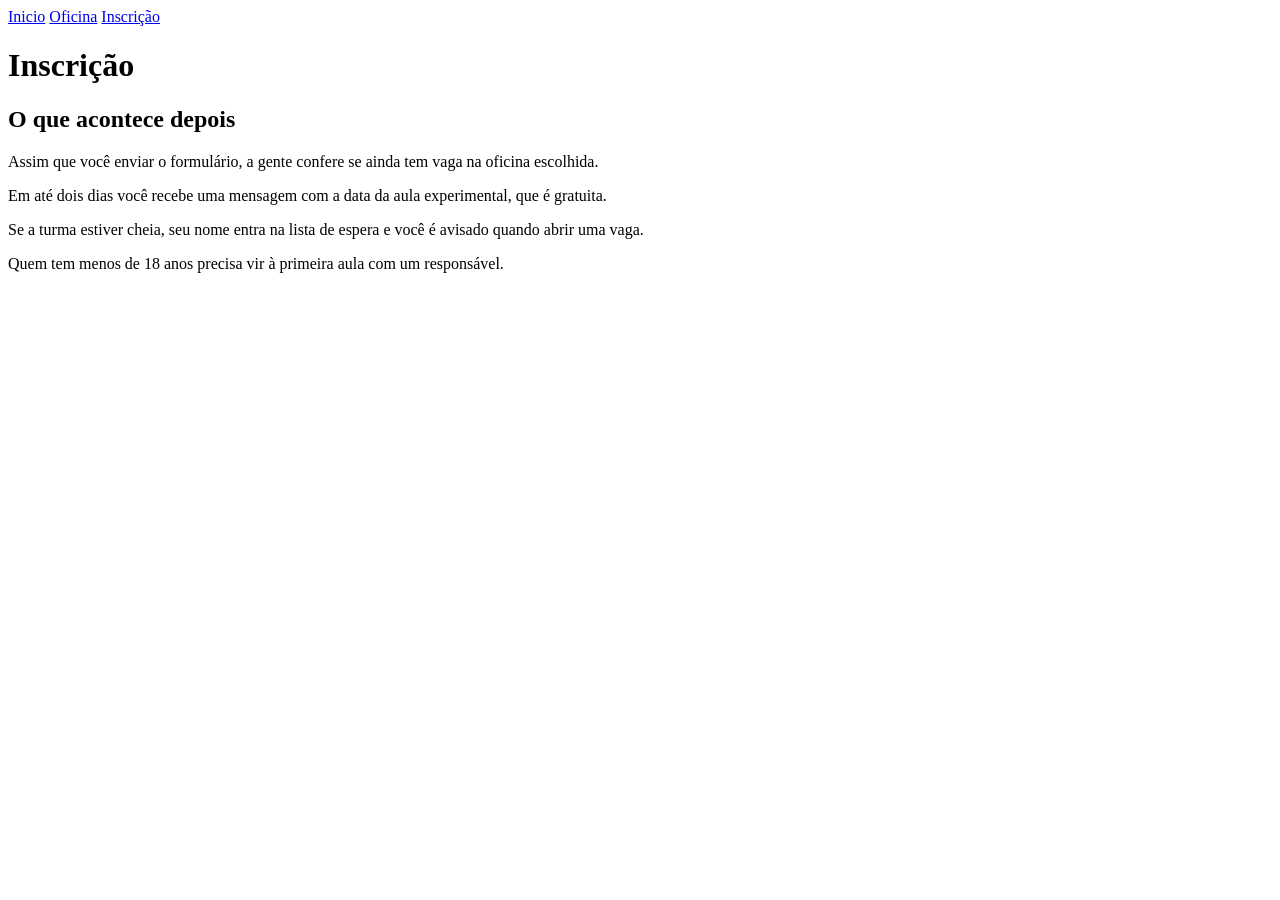
==== inscricao.html @ e7ff8f26 "Cards das oficinas" ====
<!DOCTYPE html>
<html lang="pt-BR">
<head>
    <meta charset="UTF-8">
    <meta name="viewport" content="width=device-width, initial-scale=1.0">
    <title>Laje Sonora | Inscrição</title>
    <link rel="stylesheet" href="inscricao.css">
</head>
<body>
    <header>
        <nav class="menu">
            <a href="index.html">Inicio</a>
            <a href="oficinas.html">Oficina</a>
            <a href="inscricao.html" class="atual">Inscrição</a>
        </nav>
    </header>
    <main class="conteudo">
        <h1 class="titulo-pagina">Inscrição</h1>
        <div class="inscricao">
            <section class="explicacao">
                <h2>O que acontece depois</h2>
                <p>Assim que você enviar o formulário, a gente confere se ainda tem vaga na oficina escolhida.</p>
                <p>Em até dois dias você recebe uma mensagem com a data da aula experimental, que é gratuita.</p>
                <p>Se a turma estiver cheia, seu nome entra na lista de espera e você é avisado quando abrir uma vaga.</p>
                <p class="aviso">Quem tem menos de 18 anos precisa vir à primeira aula com um responsável.</p>
            </section>
        </div>
    </main>
</body>
</html>
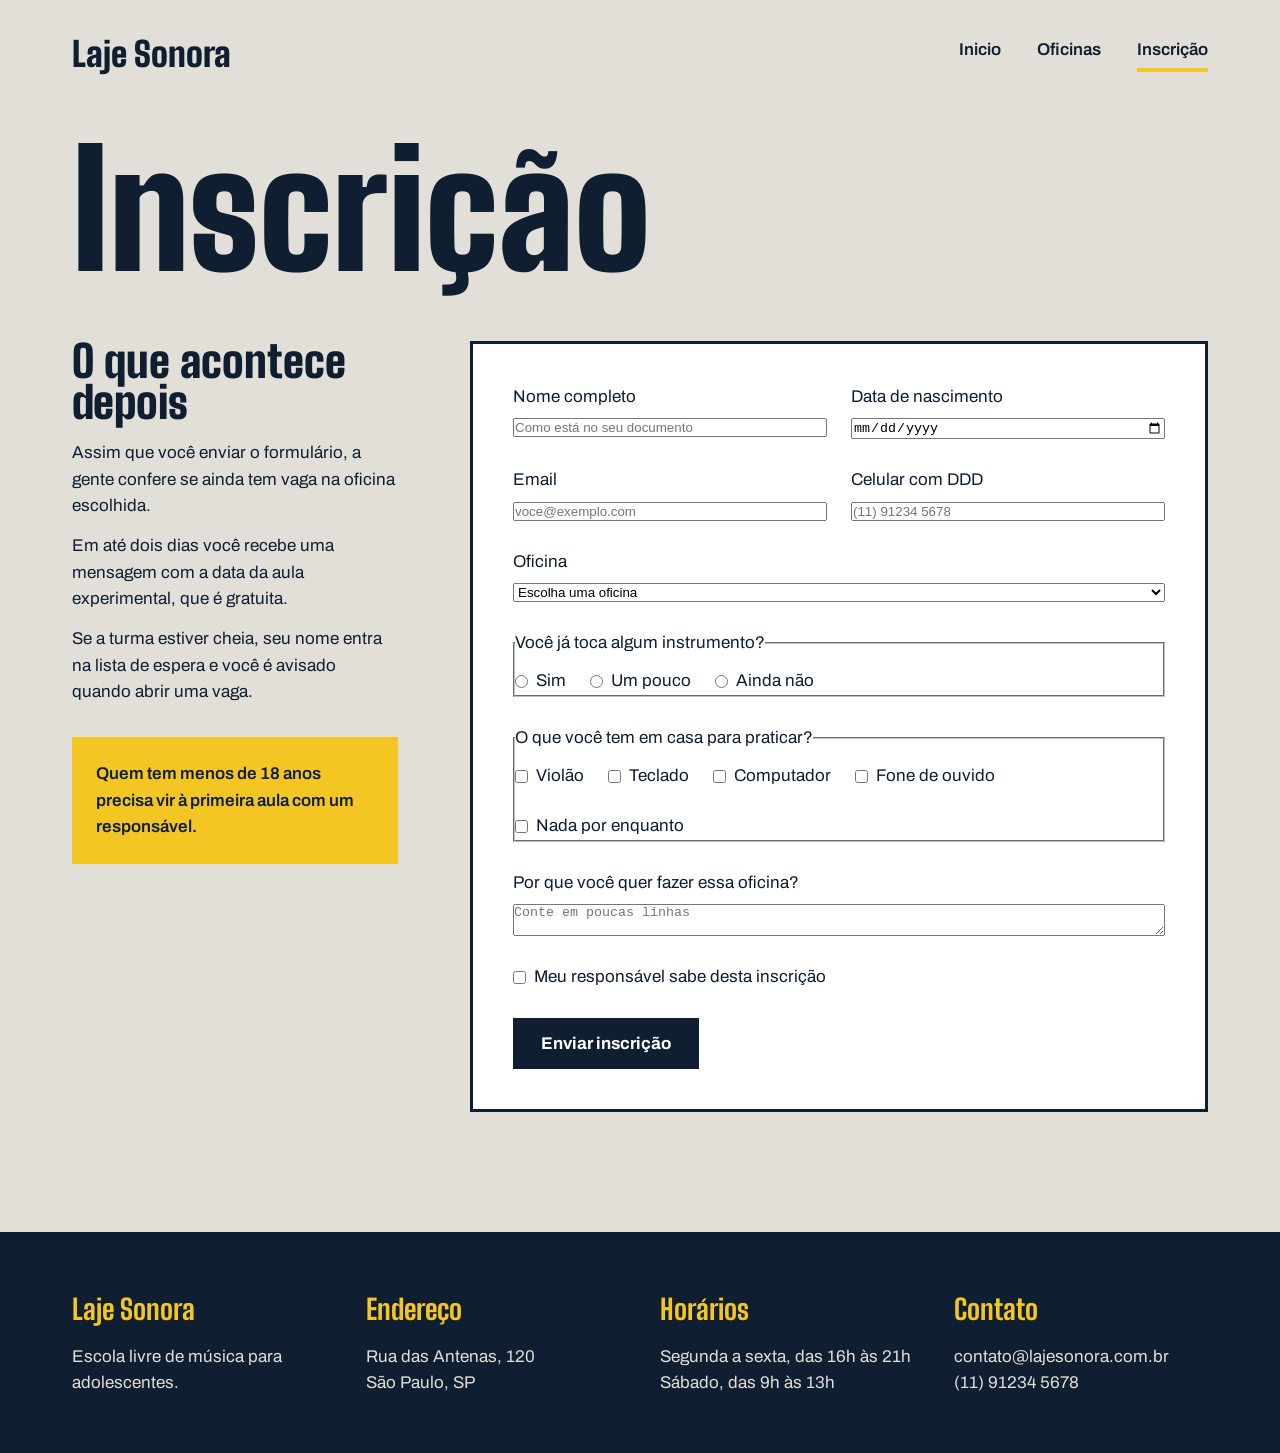
==== commit 01a87485: "Layout do formulário com flex" ====
--- a/inscricao.html
+++ b/inscricao.html
@@ -4,13 +4,18 @@
     <meta charset="UTF-8">
     <meta name="viewport" content="width=device-width, initial-scale=1.0">
     <title>Laje Sonora | Inscrição</title>
+    <link rel="preconnect" href="https://fonts.googleapis.com">
+    <link rel="preconnect" href="https://fonts.gstatic.com" crossorigin>
+    <link href="https://fonts.googleapis.com/css2?family=Archivo:wght@400;600;700&family=Big+Shoulders:opsz,wght@10..72,100..900&display=swap" rel="stylesheet">
     <link rel="stylesheet" href="inscricao.css">
 </head>
 <body>
-    <header>
+    <header class="conteudo topo">
+        <a href="index.html" class="logo">Laje Sonora</a>
+
         <nav class="menu">
             <a href="index.html">Inicio</a>
-            <a href="oficinas.html">Oficina</a>
+            <a href="oficinas.html">Oficinas</a>
             <a href="inscricao.html" class="atual">Inscrição</a>
         </nav>
     </header>
@@ -24,7 +29,114 @@
                 <p>Se a turma estiver cheia, seu nome entra na lista de espera e você é avisado quando abrir uma vaga.</p>
                 <p class="aviso">Quem tem menos de 18 anos precisa vir à primeira aula com um responsável.</p>
             </section>
+            <form class="formulario" action="#" method="post">
+                <div class="linha">
+                    <div class="campo">
+                        <label for="nome">Nome completo</label>
+                        <input type="text" id="nome" name="nome" placeholder="Como está no seu documento" required>
+                    </div>
+                    <div class="campo">
+                        <label for="nascimento">Data de nascimento</label>
+                        <input type="date" id="nascimento" name="nascimento" required>
+                    </div>
+                </div>
+                <div class="linha">
+                    <div class="campo">
+                        <label for="email">Email</label>
+                        <input type="email" id="email" name="email" placeholder="voce@exemplo.com" required>
+                    </div>
+                    <div class="campo">
+                        <label for="telefone">Celular com DDD</label>
+                        <input type="tel" id="telefone" name="telefone" placeholder="(11) 91234 5678" required>
+                    </div>
+                </div>
+                <div class="campo">
+                    <label for="oficina">Oficina</label>
+                    <select id="oficina" name="oficina" required>
+                        <option value="">Escolha uma oficina</option>
+                        <option value="violao">Violão do zero</option>
+                        <option value="beats">Produção de beats</option>
+                        <option value="canto">Canto em grupo</option>
+                        <option value="teclado">Teclado e harmonia</option>
+                        <option value="bateria">Bateria e percussão</option>
+                        <option value="gravacao">Gravação no celular</option>
+                    </select>
+                </div>
+                <fieldset class="grupo">
+                    <legend>Você já toca algum instrumento?</legend>
+                    <div class="opcoes">
+                        <div class="opcao">
+                            <input type="radio" id="tocaSim" name="toca" value="sim">
+                            <label for="tocaSim">Sim</label>
+                        </div>
+                        <div class="opcao">
+                            <input type="radio" id="tocaPouco" name="toca" value="pouco">
+                            <label for="tocaPouco">Um pouco</label>
+                        </div>
+                        <div class="opcao">
+                            <input type="radio" id="tocaNao" name="toca" value="nao">
+                            <label for="tocaNao">Ainda não</label>
+                        </div>
+                    </div>
+                </fieldset>
+                <fieldset class="grupo">
+                    <legend>O que você tem em casa para praticar?</legend>
+                    <div class="opcoes">
+                        <div class="opcao">
+                            <input type="checkbox" id="temViolao" name="tem" value="violao">
+                            <label for="temViolao">Violão</label>
+                        </div>
+                        <div class="opcao">
+                            <input type="checkbox" id="temTeclado" name="tem" value="teclado">
+                            <label for="temTeclado">Teclado</label>
+                        </div>
+                        <div class="opcao">
+                            <input type="checkbox" id="temComputador" name="tem" value="computador">
+                            <label for="temComputador">Computador</label>
+                        </div>
+                        <div class="opcao">
+                            <input type="checkbox" id="temFone" name="tem" value="fone">
+                            <label for="temFone">Fone de ouvido</label>
+                        </div>
+                        <div class="opcao">
+                            <input type="checkbox" id="temNada" name="tem" value="nada">
+                            <label for="temNada">Nada por enquanto</label>
+                        </div>
+                    </div>
+                </fieldset>
+                <div class="campo">
+                    <label for="motivo">Por que você quer fazer essa oficina?</label>
+                    <textarea id="motivo" name="motivo" placeholder="Conte em poucas linhas"></textarea>
+                </div>
+                <div class="opcao">
+                    <input type="checkbox" id="responsavel" name="responsavel" required>
+                    <label for="responsavel">Meu responsável sabe desta inscrição</label>
+                </div>
+                <div>
+                    <button class="botao" type="submit">Enviar inscrição</button>
+                </div>
+            </form>
         </div>
     </main>
+    <footer class="rodape">
+        <div class="conteudo rodape-colunas">
+            <div class="rodape-coluna">
+                <h4>Laje Sonora</h4>
+                <p>Escola livre de música para adolescentes.</p>
+            </div>
+            <div class="rodape-coluna">
+                <h4>Endereço</h4>
+                <p>Rua das Antenas, 120<br>São Paulo, SP</p>
+            </div>
+            <div class="rodape-coluna">
+                <h4>Horários</h4>
+                <p>Segunda a sexta, das 16h às 21h<br>Sábado, das 9h às 13h</p>
+            </div>
+            <div class="rodape-coluna">
+                <h4>Contato</h4>
+                <p>contato@lajesonora.com.br<br>(11) 91234 5678</p>
+            </div>
+        </div>
+    </footer>
 </body>
 </html>
--- a/inscricao.css
+++ b/inscricao.css
@@ -0,0 +1,182 @@
+* {
+    margin: 0;
+    padding: 0;
+    box-sizing: border-box;
+}
+
+:root {
+    --concreto: #E2DFD8;
+    --concreto-escuro: #CBC7BE;
+    --tinta: #0F1E30;
+    --caixa-dagua: #1F5FBF;
+    --fita: #F3C623;
+    --branco: #FFFFFF;
+    --fonte-cartaz: "Big Shoulders", "Arial Narrow", sans-serif;
+    --fonte-texto: "Archivo", Arial, sans-serif;
+}
+
+body {
+    background: var(--concreto);
+    color: var(--tinta);
+    font-family: var(--fonte-texto);
+    font-size: 17px;
+    line-height: 1.55;
+}
+
+a {
+    color: inherit;
+}
+
+h1, h2, h3 {
+    font-family: var(--fonte-cartaz);
+    font-weight: 900;
+    line-height: 0.95;
+}
+
+.conteudo {
+    max-width: 1200px;
+    margin-inline: auto;
+    padding-inline: 32px;
+}
+
+.topo {
+    padding-block: 28px;
+    display: flex;
+    justify-content: space-between;
+    align-items: center;
+}
+
+.logo {
+    font-family: var(--fonte-cartaz);
+    font-size: 34px;
+    font-weight: 900;
+    text-decoration: none;
+}
+
+.menu {
+    display: flex;
+    gap: 36px;
+}
+
+.menu a {
+    font-weight: 600;
+    text-decoration: none;
+    padding-bottom: 4px;
+    border-bottom: 4px solid transparent;
+}
+
+.menu a:hover {
+    border-bottom-color: var(--tinta);
+}
+
+.menu .atual {
+    border-bottom-color: var(--fita);
+}
+
+.rodape {
+    margin-top: 120px;
+    background: var(--tinta);
+    color: var(--concreto);
+    padding-block: 56px;
+}
+
+.rodape-colunas {
+    display: flex;
+    gap: 40px;
+}
+
+.rodape-coluna {
+    flex: 1;
+}
+
+.rodape h4 {
+    font-family: var(--fonte-cartaz);
+    font-size: 28px;
+    color: var(--fita);
+    margin-bottom: 12px;
+}
+
+.titulo-pagina {
+    font-size: 160px;
+    margin-top: 24px;
+}
+
+.botao {
+    background: var(--tinta);
+    color: var(--branco);
+    font-family: var(--fonte-texto);
+    font-size: 17px;
+    font-weight: 700;
+    text-decoration: none;
+    padding: 16px 28px;
+    border: none;
+    cursor: pointer;
+}
+
+.botao:hover {
+    background: var(--caixa-dagua);
+}
+
+.inscricao {
+    margin-top: 56px;
+    display: flex;
+    gap: 72px;
+}
+
+.explicacao {
+    flex: 1;
+}
+
+.explicacao h2 {
+    font-size: 44px;
+    margin-bottom: 16px;
+}
+
+.explicacao p + p {
+    margin-top: 14px;
+}
+
+.explicacao .aviso {
+    margin-top: 32px;
+    padding: 24px;
+    background: var(--fita);
+    font-weight: 600;
+}
+
+.formulario {
+    background: var(--branco);
+    border: 3px solid var(--tinta);
+    padding: 40px;
+    flex: 2;
+    display: flex;
+    flex-direction: column;
+    gap: 28px;
+}
+
+.linha {
+    display: flex;
+    gap: 24px;
+}
+
+.campo {
+    flex: 1;
+    display: flex;
+    flex-direction: column;
+    gap: 8px;
+}
+
+.grupo legend {
+    margin-bottom: 12px;
+}
+
+.opcoes {
+    display: flex;
+    flex-wrap: wrap;
+    gap: 24px;
+}
+
+.opcao {
+    display: flex;
+    align-items: center;
+    gap: 8px;
+}
